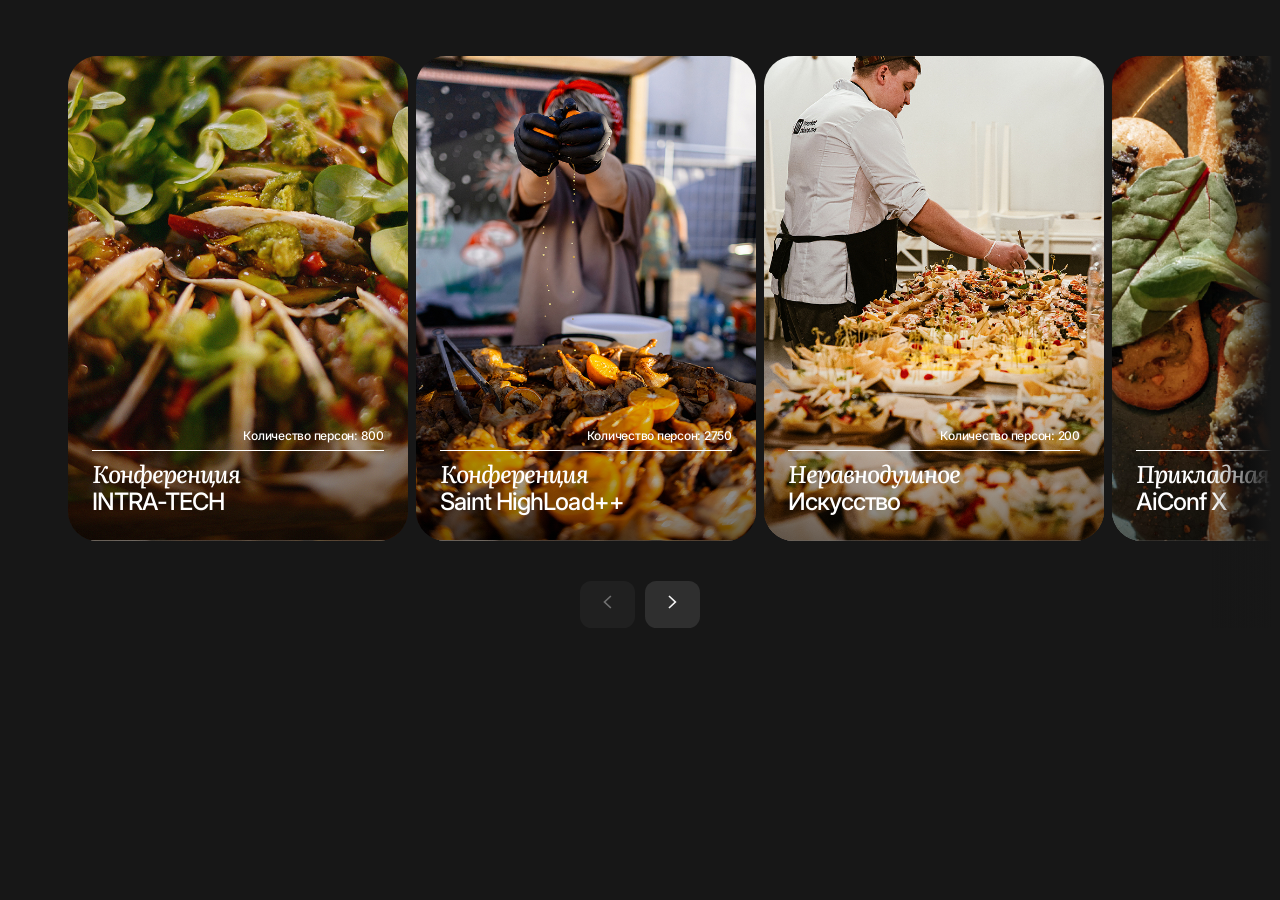
==== carousel.html @ 5d33a9d3 "first commit" ====
<!DOCTYPE html>
<html lang="en">
  <head>
    <meta charset="UTF-8" />
    <meta name="viewport" content="width=device-width, initial-scale=1.0" />
    <link rel="preconnect" href="https://fonts.googleapis.com" />
    <link rel="preconnect" href="https://fonts.gstatic.com" crossorigin />
    <link
      href="https://fonts.googleapis.com/css2?family=Inter:ital,opsz,wght@0,14..32,100..900;1,14..32,100..900&family=Literata:ital,opsz,wght@0,7..72,200..900;1,7..72,200..900&display=swap"
      rel="stylesheet"
    />
    <link rel="stylesheet" href="/assets/main/stylesheet.css" />
    <script src="/assets/cms/cmsScript.js"></script>
    <title>Carousel</title>
  </head>
  <body>
    <div class="eventscarouselwrapper">
      <div class="carousel-fade-left"></div>
      <div class="swiper swiper-events">
        <div class="swiper-wrapper events">
          <div class="swiper-slide events">
            <div class="swipereventscontent">
              <div class="swipereventsquantitywrapper">
                <p class="swipereventsquantitytext">Количество персон:&nbsp;</p>
                <p class="swipereventsquantitytext" id="quantity">36</p>
              </div>
              <div class="swipereventsdivider"></div>
              <div class="swipereventstext">
                <h1 class="eventsuppertext" id="uppertext">Конференция</h1>
                <h1 class="eventslowertext" id="lowertext">INTRA-TECH</h1>
              </div>
            </div>
            <div class="swipereventsgradient"></div>
            <div class="eventid-out" id="id-out">1</div>
            <div class="events-slide-hover">
              <div class="animated-text">
                <span class="letter">С</span>
                <span class="letter">м</span>
                <span class="letter">о</span>
                <span class="letter">т</span>
                <span class="letter">р</span>
                <span class="letter">е</span>
                <span class="letter">т</span>
                <span class="letter">ь</span>
              </div>
            </div>
          </div>
        </div>
      </div>
      <div class="carousel-fade-right"></div>
      <div class="eventscarouselbuttons">
        <div class="events-button-prev">
          <img src="assets/main/img/left-arrow.svg" alt="" />
        </div>
        <div class="events-button-next">
          <img src="assets/main/img/right-arrow.svg" alt="" />
        </div>
      </div>
      <div class="eventsmodalwindowswrapper">
        <div class="storieswrapper">
          <div class="swiper-wrapper stories">
            <div class="swiper-slide story-slide">
              <div class="inner-swiper">
                <div class="swiper-wrapper">
                  <div class="swiper-slide inner-slide"></div>
                </div>
              </div>
              <div class="eventid-in" id="id-in">1</div>
              <div class="stories-overlay"></div>
              <div class="swipereventscontentinner">
                <div class="swipereventsquantitywrapper">
                  <p class="swipereventsquantitytext">Количество персон:&nbsp;</p>
                  <p class="swipereventsquantitytext" id="quantity">36</p>
                </div>
                <div class="swipereventsdivider"></div>
                <div class="swipereventstext">
                  <h1 class="eventsuppertext" id="uppertext">Конференция</h1>
                  <h1 class="eventslowertext" id="lowertext">INTRA-TECH</h1>
                </div>
              </div>
              <div class="swipereventsgradient"></div>
            </div>
          </div>
        </div>
        <div class="eventsmodalnavigation">
          <div class="storynavigation">
            <div class="pagination">
              <div class="pagination-bullet">
                <div class="progress-bar"></div>
              </div>
            </div>
            <div class="closemodal">
              <img src="assets/main/img/x.svg" alt="" />
            </div>
          </div>
          <div class="inner-prev">
            <img src="assets/main/img/left-arrow.svg" alt="" />
          </div>
          <div class="inner-next">
            <img src="assets/main/img/right-arrow.svg" alt="" />
          </div>
        </div>
        <div class="eventsmodalbackground"></div>
      </div>
    </div>
    <link
      rel="stylesheet"
      href="https://cdn.jsdelivr.net/npm/swiper@11/swiper-bundle.min.css"
    />

    <script src="https://cdn.jsdelivr.net/npm/swiper@11/swiper-bundle.min.js"></script>

    <script>
      /* Main carousel initialize */
      document.addEventListener("DOMContentLoaded", () => {
        // Проверяем, что Swiper загружен
        if (typeof Swiper !== 'undefined') {
          initializeSwiper();
        } else {
          // Если Swiper еще не загружен, ждем его загрузки
          const swiperScript = document.querySelector('script[src*="swiper"]');
          swiperScript.addEventListener('load', initializeSwiper);
        }

        function initializeSwiper() {
          const swiperEvents = new Swiper(".swiper.swiper-events", {
            loop: false,
            slidesOffsetBefore: 60,
            slidesOffsetAfter: 60,
            slidesPerView: "auto",
            navigation: {
              nextEl: ".events-button-next",
              prevEl: ".events-button-prev",
            },
            breakpoints: {
              0: {
                slidesOffsetBefore: 10,
                slidesOffsetAfter: 10,
              },
              1279: {
                slidesOffsetBefore: 60,
                slidesOffsetAfter: 60,
              }
            },
          });
        }
      });
    </script>

    <script>
      document.addEventListener("DOMContentLoaded", () => {
        document.addEventListener("cardsReady", () => {
          setTimeout(() => {
            const SLIDE_DURATION = 5000;

            // Находим слайды событий
            const eventSlides = Array.from(
              document.querySelectorAll(".swiper-slide.events")
            );

            // Находим модальное окно и его компоненты
            const modal = document.querySelector(".eventsmodalwindowswrapper");
            const storiesWrapper = modal.querySelector(
              ".storieswrapper .swiper-wrapper.stories"
            );
            const storySlides = Array.from(
              storiesWrapper.querySelectorAll(".swiper-slide.story-slide")
            );

            // Находим кнопки навигации
            const btnPrev = modal.querySelector(".inner-prev");
            const btnNext = modal.querySelector(".inner-next");
            const paginationWrapper = modal.querySelector(".pagination");
            const btnClose = modal.querySelector(".closemodal");
            const navWrapper = modal.querySelector(".eventsmodalnavigation");

            // Убедимся что модальное окно изначально скрыто
            modal.style.display = "none";

            let currentStoryIndex = 0;
            let currentInnerIndex = 0;
            let autoProgressTimeout;

            Object.assign(navWrapper.style, {
              position: "absolute",
              left: "50%",
              transform: "translateX(-50%)",
              transition: "opacity 0.5s ease",
              opacity: "1"
            });

            function resetStyles() {
              clearTimeout(autoProgressTimeout);
              storiesWrapper.style.transition = "none";
              storiesWrapper.style.transform = "translateX(0)";
              storySlides.forEach((s) => {
                s.style.width = "";
                const inner = s.querySelector(".inner-swiper .swiper-wrapper");
                if (inner) {
                  inner.style.transition = "none";
                  inner.style.transform = "translateX(0)";
                }
              });
            }

            function openStory(idx) {
              currentStoryIndex = idx;
              currentInnerIndex = 0;
              resetStyles();
              
              // Move modal to parent document
              const parentBody = window.parent.document.body;
              if (!parentBody.contains(modal)) {
                // Copy all necessary styles to parent document
                const styles = Array.from(document.styleSheets).map(sheet => {
                  try {
                    return Array.from(sheet.cssRules)
                      .map(rule => rule.cssText)
                      .join('\n');
                  } catch (e) {
                    // Пропускаем внешние таблицы стилей из-за CORS
                    return '';
                  }
                }).join('\n');

                const styleElement = window.parent.document.createElement('style');
                styleElement.setAttribute('data-from-iframe', 'true');
                styleElement.textContent = styles;
                window.parent.document.head.appendChild(styleElement);

                // Копируем необходимые ссылки на шрифты и стили
                const fontLinks = document.querySelectorAll('link[rel="preconnect"], link[href*="fonts.googleapis"]');
                fontLinks.forEach(link => {
                  if (!window.parent.document.querySelector(`link[href="${link.href}"]`)) {
                    const newLink = window.parent.document.createElement('link');
                    Array.from(link.attributes).forEach(attr => {
                      newLink.setAttribute(attr.name, attr.value);
                    });
                    window.parent.document.head.appendChild(newLink);
                  }
                });

                // Добавляем модальное окно в родительский документ
                parentBody.appendChild(modal);

                // Ensure modal is positioned correctly in parent window
                Object.assign(modal.style, {
                  position: 'fixed',
                  top: '0',
                  left: '0',
                  width: '100%',
                  height: '100%',
                  zIndex: '9999'
                });

                // Добавляем Swiper стили если они нужны
                if (!window.parent.document.querySelector('link[href*="swiper"]')) {
                  const swiperStyle = document.querySelector('link[href*="swiper"]');
                  if (swiperStyle) {
                    const newSwiperStyle = swiperStyle.cloneNode(true);
                    window.parent.document.head.appendChild(newSwiperStyle);
                  }
                }
              }
              
              modal.style.display = "flex";
              navWrapper.style.opacity = "1";
              updateSlidesStyle();
              requestAnimationFrame(() => requestAnimationFrame(centerStory));
            }

            // Обработчик для прямых кликов по слайдам событий
            eventSlides.forEach((slide, idx) => {
              slide.addEventListener("click", (e) => {
                console.log("🎯 Клик по слайду:", idx);
                console.log("Элемент, по которому кликнули:", e.target);

                // Проверяем, был ли клик по eventid-out
                const eventIdOutElement = e.target.closest(
                  "[eventid-out], .eventid-out"
                );
                console.log("Найден элемент с eventid-out:", eventIdOutElement);

                if (
                  eventIdOutElement &&
                  !eventIdOutElement.classList.contains("w-dyn-bind-empty")
                ) {
                  console.log(
                    "eventid-out элемент валиден (нет класса w-dyn-bind-empty)"
                  );

                  const eventId =
                    eventIdOutElement.getAttribute("eventid-out") ||
                    eventIdOutElement.dataset.eventidOut;
                  console.log("Полученный eventId:", eventId);

                  if (eventId) {
                    console.log(
                      "Ищем соответствующую историю для eventId:",
                      eventId
                    );
                    // Ищем соответствующую историю с eventid-in
                    const matchIndex = storySlides.findIndex((story) => {
                      const inId =
                        story.getAttribute("eventid-in") ||
                        story.dataset.eventidIn;
                      console.log("Проверяем story с eventid-in:", inId);
                      const match =
                        inId === eventId &&
                        !story
                          .querySelector(".eventid-in")
                          .classList.contains("w-dyn-bind-empty");
                      if (match) {
                        console.log("Нашли соответствие!");
                      }
                      return match;
                    });
                    console.log("Результат поиска matchIndex:", matchIndex);

                    if (matchIndex !== -1) {
                      console.log(
                        "Открываем историю по найденному индексу:",
                        matchIndex
                      );
                      e.preventDefault();
                      e.stopPropagation();
                      openStory(matchIndex);
                      return;
                    }
                  }
                }
                // Если не нашли eventid-out или не нашли соответствующий eventid-in, открываем историю по индексу слайда
                console.log("Открываем историю по индексу слайда:", idx);
                openStory(idx);
              });
            });

            function updateSlidesStyle() {
              storySlides.forEach((s, idx) => {
                const overlay = s.querySelector(".stories-overlay");
                if (overlay) {
                  Object.assign(overlay.style, {
                    position: "absolute",
                    top: "0",
                    left: "0",
                    width: "100%",
                    height: "100%",
                    pointerEvents: "none",
                    transition: "opacity 0.5s ease",
                    display: idx === currentStoryIndex ? "none" : "block",
                    opacity: idx === currentStoryIndex ? "0" : "1",
                  });
                }
                // Добавляем cursor: pointer для неактивных историй
                s.style.cursor = idx === currentStoryIndex ? "" : "pointer";
                // Сохраняем естественную ширину слайдов для корректного центрирования
                s.style.transition = "";
                s.style.width = "";
              });
            }

            function centerStory() {
              const containerWidth = storiesWrapper.parentElement.clientWidth;
              const active = storySlides[currentStoryIndex];
              const shift =
                containerWidth / 2 -
                (active.offsetLeft + active.offsetWidth / 2);

              storiesWrapper.style.transition = "transform 0.5s ease";
              storiesWrapper.style.transform = `translateX(${shift}px)`;

              updateInnerSlide();
            }

            function updateInnerSlide() {
              clearTimeout(autoProgressTimeout);
              const story = storySlides[currentStoryIndex];
              const innerWrapper = story.querySelector(
                ".inner-swiper .swiper-wrapper"
              );
              const innerSlides = Array.from(
                innerWrapper.querySelectorAll(".inner-slide")
              );
              if (currentInnerIndex >= innerSlides.length)
                currentInnerIndex = 0;

              storySlides.forEach((storySlide, idx) => {
                const wrapper = storySlide.querySelector(
                  ".inner-swiper .swiper-wrapper"
                );
                if (wrapper && idx !== currentStoryIndex) {
                  wrapper.style.transition = "none";
                  wrapper.style.transform = "translateX(0)";
                }
              });

              const w = innerSlides[0]?.offsetWidth || 0;
              innerWrapper.style.transition = "none";
              innerWrapper.style.transform = `translateX(-${
                currentInnerIndex * w
              }px)`;
              innerWrapper.offsetHeight;
              innerWrapper.style.transition = "transform 0.5s ease";

              btnPrev.classList.toggle(
                "swiper-button-disabled",
                currentStoryIndex === 0 && currentInnerIndex === 0
              );
              btnNext.classList.toggle(
                "swiper-button-disabled",
                currentStoryIndex === storySlides.length - 1 &&
                  currentInnerIndex === innerSlides.length - 1
              );

              paginationWrapper.innerHTML = "";
              innerSlides.forEach((_, i) => {
                const bullet = document.createElement("div");
                bullet.className = "pagination-bullet";
                bullet.style.borderRadius = "4px";
                const prog = document.createElement("div");
                prog.className = "progress-bar";
                prog.style.borderRadius = "4px";
                prog.style.width = i < currentInnerIndex ? "100%" : "0%";
                prog.style.transition = "none";
                bullet.appendChild(prog);
                bullet.addEventListener("click", () => {
                  clearTimeout(autoProgressTimeout);
                  currentInnerIndex = i;
                  updateInnerSlide();
                });
                paginationWrapper.appendChild(bullet);
              });

              progressRemaining = SLIDE_DURATION;
              progressStartTime = Date.now();
              isPaused = false;

              const activeProg =
                paginationWrapper.children[currentInnerIndex]?.querySelector(
                  ".progress-bar"
                );
              if (activeProg) {
                activeProg.style.transition = "none";
                activeProg.style.width = "0%";
                activeProg.offsetWidth;
                activeProg.style.transition = `width ${SLIDE_DURATION}ms linear`;
                activeProg.style.width = "100%";
              }

              autoProgressTimeout = setTimeout(goNext, SLIDE_DURATION);
            }

            let startX = 0;

            // Обработчики для storiesWrapper
            storiesWrapper.addEventListener("click", (e) => {
              const clickedSlide = e.target.closest(
                ".swiper-slide.story-slide"
              );
              if (
                clickedSlide &&
                !clickedSlide.contains(storySlides[currentStoryIndex])
              ) {
                const newIndex = storySlides.indexOf(clickedSlide);
                if (newIndex !== -1) {
                  currentStoryIndex = newIndex;
                  currentInnerIndex = 0;
                  updateSlidesStyle();
                  centerStory();
                }
              }
            });

            let isActiveStoryInteraction = false;
            let isPointerDown = false;

            storiesWrapper.addEventListener("pointerdown", (e) => {
              const activeStory = storySlides[currentStoryIndex];
              const isClickOnActive = activeStory.contains(e.target);

              if (isClickOnActive) {
                isActiveStoryInteraction = true;
                isPointerDown = true;
                startX = e.clientX;
                document.addEventListener("pointermove", handlePointerMove);
              }
            });

            function handlePointerMove(e) {
              if (!isPointerDown) return;
            }

            function handleGlobalPointerUp(e) {
              if (!isPointerDown) return;

              document.removeEventListener("pointermove", handlePointerMove);

              const diff = e.clientX - startX;
              const activeStory = storySlides[currentStoryIndex];

              if (isActiveStoryInteraction) {
                if (Math.abs(diff) > 40) {
                  diff < 0 ? goNext() : goPrev();
                } else if (activeStory.contains(e.target)) {
                  openActiveLink();
                }
              }

              isPointerDown = false;
              isActiveStoryInteraction = false;
            }

            function handlePointerCancel() {
              if (isPointerDown) {
                isPointerDown = false;
                isActiveStoryInteraction = false;
              }
            }

            // Слушаем глобально
            document.addEventListener("pointerup", handleGlobalPointerUp);
            document.addEventListener("pointercancel", handlePointerCancel);

            function openActiveLink() {
              const slide = storySlides[currentStoryIndex];
              const url = slide.dataset.url || slide.querySelector("a")?.href;
              if (url) window.location.href = url;
            }

            function goNext() {
              const innerCount =
                storySlides[currentStoryIndex].querySelectorAll(
                  ".inner-slide"
                ).length;
              if (currentInnerIndex < innerCount - 1) {
                currentInnerIndex++;
                updateInnerSlide();
              } else if (currentStoryIndex < storySlides.length - 1) {
                currentStoryIndex++;
                currentInnerIndex = 0;
                navWrapper.style.opacity = "0";
                updateSlidesStyle();
                requestAnimationFrame(() => {
                  centerStory();
                  navWrapper.style.opacity = "1";
                });
              }
            }
            function goPrev() {
              if (currentInnerIndex > 0) {
                currentInnerIndex--;
                updateInnerSlide();
              } else if (currentStoryIndex > 0) {
                currentStoryIndex--;
                const prevCount =
                  storySlides[currentStoryIndex].querySelectorAll(
                    ".inner-slide"
                  ).length;
                currentInnerIndex = prevCount - 1;
                navWrapper.style.opacity = "0";
                updateSlidesStyle();
                requestAnimationFrame(() => {
                  centerStory();
                  navWrapper.style.opacity = "1";
                });
              }
            }

            btnNext.addEventListener("click", () => {
              clearTimeout(autoProgressTimeout);
              goNext();
            });

            btnPrev.addEventListener("click", () => {
              clearTimeout(autoProgressTimeout);
              goPrev();
            });

            btnClose.addEventListener("click", () => {
              clearTimeout(autoProgressTimeout);
              modal.style.display = "none";
              // Return modal back to iframe when closed
              if (window.parent.document.body.contains(modal)) {
                document.querySelector('.eventsmodalwindowswrapper').appendChild(modal);
                
                // Удаляем добавленные стили и ссылки из родительского документа
                window.parent.document.querySelectorAll('style[data-from-iframe]').forEach(style => {
                  style.remove();
                });
              }
            });
          }, 100); // Задержка 100мс для обновления DOM
        }); // cardsReady
      }); // DOMContentLoaded
    </script>

    <script type="module">
      let hasShownHover = false; // Флаг для отслеживания, показывали ли мы уже hover

      function initMobileHover() {
        const isMobile = window.innerWidth <= 767;
        if (!isMobile) return;

        const firstSlideHover = document.querySelector('.swiper-slide.events:first-child .events-slide-hover');
        if (!firstSlideHover || hasShownHover) return;

        // Сначала установим CSS свойства
        firstSlideHover.style.transition = 'opacity 0.5s ease';
        firstSlideHover.style.opacity = '1';
        
        // Сразу устанавливаем начальные стили для букв
        const letters = firstSlideHover.querySelectorAll('.letter');
        letters.forEach(letter => {
            letter.style.opacity = '0';
            letter.style.transform = 'translateY(20px)';
            letter.style.transition = 'opacity 0.3s ease, transform 0.3s ease';
        });
        
        console.log('Hover element and letters initialized');

        function showAndHideHover() {
          if (hasShownHover) return;
          
          hasShownHover = true;
          console.log('Starting animations and timer');
          
          // Добавляем класс для запуска анимации
          const letters = firstSlideHover.querySelectorAll('.letter');
          letters.forEach((letter, index) => {
            // Задержка для каждой буквы
            setTimeout(() => {
              letter.style.opacity = '1';
              letter.style.transform = 'translateY(0)';
            }, index * 50); // 50ms задержка между буквами
          });

          // Через 2 секунды скрываем весь элемент
          setTimeout(() => {
            firstSlideHover.style.opacity = '0';
            console.log('Hiding hover element');
            
            // Сбрасываем стили букв после исчезновения
            setTimeout(() => {
              letters.forEach(letter => {
                letter.style.opacity = '';
                letter.style.transform = '';
              });
            }, 500); // После завершения анимации исчезновения
          }, 2000);
        }

        // Создаем новый observer для каждой инициализации
        const observer = new IntersectionObserver((entries) => {
          entries.forEach(entry => {
            if (entry.isIntersecting && !hasShownHover) {
              console.log('Carousel is now visible');
              
              // Устанавливаем начальные стили для букв
              const letters = firstSlideHover.querySelectorAll('.letter');
              letters.forEach(letter => {
                letter.style.opacity = '0';
                letter.style.transform = 'translateY(20px)';
                letter.style.transition = 'opacity 0.3s ease, transform 0.3s ease';
              });

              // Запускаем анимацию
              requestAnimationFrame(() => {
                showAndHideHover();
              });
              
              observer.disconnect();
            }
          });
        }, {
          threshold: 0.3 // Увеличиваем порог видимости
        });

        // Наблюдаем за каруселью
        const carousel = document.querySelector('.swiper.swiper-events');
        if (carousel) {
          observer.observe(carousel);
          console.log('Started observing carousel');

          // Скрываем при любом взаимодействии
          carousel.addEventListener('pointerdown', () => {
            if (!hasShownHover) {
              hasShownHover = true;
              firstSlideHover.style.opacity = '0';
              console.log('Hiding hover due to interaction');
            }
          }, { once: true });
        }
      }

      // Инициализируем при загрузке DOM
      document.addEventListener("DOMContentLoaded", () => {
        console.log('DOM Content Loaded');
        initMobileHover();
      });

      // Также пробуем инициализировать после полной загрузки страницы
      window.addEventListener("load", () => {
        console.log('Window Loaded');
        initMobileHover();
      });

      // И после события cardsReady
      document.addEventListener("cardsReady", () => {
        console.log('Cards Ready');
        initMobileHover();
      });
    </script>
  </body>
</html>
---- assets/main/stylesheet.css ----
body {
  background-color: #171717;
}

h1, p {
  margin: 0;
  color: white;
}

/* Events Slide Hover Effect */
.events-slide-hover {
  position: absolute;
  top: 0;
  left: 0;
  width: 100%;
  height: 100%;
  background: rgba(0, 0, 0, 0.40);
  backdrop-filter: blur(2px);
  display: flex;
  justify-content: center;
  align-items: center;
  opacity: 0;
  z-index: 1000;
  transition: opacity 0.3s ease;
  pointer-events: none;
}

.events-slide-hover .animated-text {
  display: flex;
  justify-content: center;
  align-items: center;
  gap: 0;
}

.events-slide-hover .letter {
  display: inline-block;
  font-family: 'Inter', sans-serif;
  font-size: 16px;
  font-style: normal;
  font-weight: 500;
  line-height: 100%;
  letter-spacing: -0.32px;
  color: white;
  opacity: 0;
  transform: translateY(10px);
  transition: opacity 0.4s ease, transform 0.4s ease;
}

@media (min-width: 768px) {
  .swiper-slide.events {
    position: relative;
    width: 292px;
    overflow: hidden;
  }

  .swiper-slide.events:hover .events-slide-hover {
    opacity: 1;
  }

  .swiper-slide.events:hover .letter:nth-child(1) { transition-delay: 0.075s; }
  .swiper-slide.events:hover .letter:nth-child(2) { transition-delay: 0.150s; }
  .swiper-slide.events:hover .letter:nth-child(3) { transition-delay: 0.225s; }
  .swiper-slide.events:hover .letter:nth-child(4) { transition-delay: 0.300s; }
  .swiper-slide.events:hover .letter:nth-child(5) { transition-delay: 0.375s; }
  .swiper-slide.events:hover .letter:nth-child(6) { transition-delay: 0.450s; }
  .swiper-slide.events:hover .letter:nth-child(7) { transition-delay: 0.525s; }
  .swiper-slide.events:hover .letter:nth-child(8) { transition-delay: 0.600s; }

  .swiper-slide.events:hover .letter {
    opacity: 1;
    transform: translateY(0);
  }
}

@media (max-width: 767px) {
  .events-slide-mobile-header,
  .swipereventsgradient {
    display: none;
  }

  .swiper-slide.events:first-child .events-slide-hover {
    opacity: 1;
  }

  .swiper-slide.events:first-child .letter {
    opacity: 1;
    transform: translateY(0);
  }

  .swiper-slide.events:first-child .letter:nth-child(1) { transition-delay: 0.075s; }
  .swiper-slide.events:first-child .letter:nth-child(2) { transition-delay: 0.150s; }
  .swiper-slide.events:first-child .letter:nth-child(3) { transition-delay: 0.225s; }
  .swiper-slide.events:first-child .letter:nth-child(4) { transition-delay: 0.300s; }
  .swiper-slide.events:first-child .letter:nth-child(5) { transition-delay: 0.375s; }
  .swiper-slide.events:first-child .letter:nth-child(6) { transition-delay: 0.450s; }
  .swiper-slide.events:first-child .letter:nth-child(7) { transition-delay: 0.525s; }
  .swiper-slide.events:first-child .letter:nth-child(8) { transition-delay: 0.600s; }
}

@media (max-width: 767px) {
  .events-slide-mobile-header,
  .swipereventsgradient {
    display: none;
  }

  .swiper-slide.events:first-child .events-slide-hover {
    opacity: 0;
  }
}

.eventscarouselwrapper {
  max-width: 1280px;
  position: relative;
  display: flex;
  overflow: hidden;
  margin-top: 56px;
  flex-flow: column;
  justify-content: flex-start;
  align-items: center;
  gap: 40px;
  user-select: none;
}

.carousel-fade-left,
.carousel-fade-right {
  position: absolute;
  top: 0;
  width: 60px;
  height: 100%;
  z-index: 2;
  pointer-events: none;
}

.carousel-fade-left {
  left: 0;
  background: linear-gradient(to right, #171717 0%, rgba(23, 23, 23, 0) 100%);
}

.carousel-fade-right {
  right: 0;
  background: linear-gradient(to left, #171717 0%, rgba(23, 23, 23, 0) 100%);
}

@media screen and (max-width: 1279px) {
  .carousel-fade-left,
  .carousel-fade-right {
    width: 10px;
  }
}

.swiper.swiper-events {
  width: 100%;
}

.swiper-wrapper.events {
  display: flex;
  padding: 0;
}

.swiper-slide {
  display: flex;
  justify-content: center;
  align-items: flex-start;
}

.swiper-slide.events {
  position: relative;
  display: flex;
  overflow: hidden;
  width: 300px;
  height: 465px;
  margin-right: 8px;
  padding-right: 20px;
  padding-bottom: 20px;
  padding-left: 20px;
  flex-flow: column;
  justify-content: flex-end;
  align-items: stretch;
  border-radius: 30px;
  background-position: 50% 100%;
  background-size: cover;
  background-repeat: no-repeat;
  background-attachment: scroll;
  cursor: pointer;
}

.swipereventscontent {
  position: absolute;
  left: 24px;
  right: 24px;
  bottom: 24px;
  z-index: 999;
  display: flex;
  flex-flow: column;
  gap: 8px;
}

.swipereventsquantitywrapper {
  display: flex;
  justify-content: flex-end;
  align-items: center;
}

.swipereventsquantitytext {
  font-family: Inter;
  font-size: 12px;
  line-height: 100%;
  font-weight: 500;
  letter-spacing: -0.24px;
}

.swipereventsdivider {
  height: 1px;
  background-color: rgb(255, 255, 255);
}

.swipereventstext {
  display: flex;
  min-height: 50px;
  flex-flow: column;
  gap: 0;
}

.eventsuppertext {
  font-family: Literata;
  font-size: 24px;
  line-height: 120%;
  font-style: italic;
  font-weight: 500;
  letter-spacing: -0.96px;
}

.eventslowertext {
  font-family: Inter;
  font-size: 24px;
  line-height: 120%;
  font-style: normal;
  font-weight: 500;
  letter-spacing: -0.96px;
}

.swipereventsgradient {
  position: absolute;
  inset: 0% 0% 0px;
  z-index: 998;
  display: block;
  background-image: radial-gradient(circle at 50% 0%, rgba(0, 0, 0, 0) 60%, rgba(0, 0, 0, 0.6));
}

.eventid-out {
  position: absolute;
  left: 0px;
  top: 0px;
  opacity: 0;
}

.eventscarouselbuttons {
  display: flex;
  justify-content: center;
  align-items: center;
  gap: 10.4px;
}

.events-button-prev {
  padding: 14.4px 23px;
  justify-content: center;
  align-items: center;
  border-radius: 11.5px;
  background-color: rgba(255, 255, 255, 0.1);
  transition-property: all;
  transition-duration: 200ms;
  transition-timing-function: ease;
  cursor: pointer;
}

.events-button-prev.-wfp-hover,
.events-button-prev:hover {
  background-color: rgba(255, 255, 255, 0.05);
}

.events-button-next {
  padding: 14.4px 23px;
  justify-content: center;
  align-items: center;
  border-radius: 11.5px;
  background-color: rgba(255, 255, 255, 0.1);
  transition-property: all;
  transition-duration: 200ms;
  transition-timing-function: ease;
  cursor: pointer;
}

.events-button-next.-wfp-hover,
.events-button-next:hover {
  background-color: rgba(255, 255, 255, 0.05);
}

.eventsmodalwindowswrapper {
  position: fixed;
  inset: 0%;
  z-index: 999;
  display: none;
  overflow: hidden;
  justify-content: center;
  align-items: center;
}

.swiper-wrapper.stories {
  justify-content: center;
  align-items: center;
}

.swiper-slide.story-slide {
  overflow: hidden;
  width: 420px;
  margin-right: 8px;
  aspect-ratio: 420 / 651;
  border-radius: 21px;
  background-color: rgb(0, 0, 0);
}

.inner-swiper {
  width: 100%;
  height: 100%;
}

.swiper-slide.inner-slide {
  width: 100%;
  height: 100%;
  background-position: 0px 0px;
  background-size: cover;
}

.eventid-in {
  position: absolute;
  left: 0px;
  top: 0px;
  opacity: 0;
}

.stories-overlay {
  position: absolute;
  left: 0px;
  top: 0px;
  z-index: 9999;
  display: none;
  width: 100%;
  height: 100%;
  background-color: rgba(20, 20, 20, 0.6);
  backdrop-filter: blur(4px);
}

.swipereventscontentinner {
  position: absolute;
  left: 24px;
  right: 24px;
  bottom: 24px;
  z-index: 999;
  display: flex;
  flex-flow: column;
  gap: 8px;
}

.eventsmodalnavigation {
  position: absolute;
  z-index: 999;
  width: 420px;
  margin-right: 8px;
  aspect-ratio: 420 / 651;
}

.storynavigation {
  position: absolute;
  inset: 0% 0% auto;
  z-index: 999;
  display: flex;
  padding: 8px 8px 0px;
  justify-content: flex-start;
  align-items: center;
  gap: 10px;
}

.pagination {
  display: flex;
  overflow: hidden;
  width: 100%;
  height: 3px;
  border-radius: 999px;
  position: relative !important;
}

.pagination-bullet {
  position: relative;
  overflow: hidden;
  width: 100%;
  height: 100%;
  margin-right: 4px;
  background-color: rgba(255, 255, 255, 0.6);
  cursor: pointer;
  flex: 1 1 0%;
}

.progress-bar {
  position: absolute;
  left: 0px;
  top: 0px;
  bottom: 0px;
  overflow: hidden;
  width: 0%;
  height: 100%;
  background-color: rgb(255, 255, 255);
  transition-property: width;
  transition-duration: 5000ms;
  transition-timing-function: linear;
}

.closemodal {
  display: flex;
  padding: 11px;
  justify-content: center;
  align-items: center;
  border-radius: 12px;
  background-color: rgba(0, 0, 0, 0.2);
  transition-property: all;
  transition-duration: 200ms;
  transition-timing-function: ease;
  cursor: pointer;
}

.closemodal.-wfp-hover,
.closemodal:hover {
  background-color: rgba(0, 0, 0, 0.5);
}

.inner-prev {
  position: absolute;
  left: 8px;
  top: 50%;
  bottom: auto;
  z-index: 999;
  padding: 14.4px 23px;
  justify-content: center;
  align-items: center;
  border-radius: 11.5px;
  background-color: rgba(0, 0, 0, 0.1);
  transition-property: all;
  transition-duration: 200ms;
  transition-timing-function: ease;
  cursor: pointer;
}

.inner-prev.-wfp-hover,
.inner-prev:hover {
  background-color: rgba(0, 0, 0, 0.2);
}

.inner-next {
  position: absolute;
  inset: 50% 8px auto auto;
  z-index: 999;
  padding: 14.4px 23px;
  justify-content: center;
  align-items: center;
  border-radius: 11.5px;
  background-color: rgba(0, 0, 0, 0.1);
  transition-property: all;
  transition-duration: 200ms;
  transition-timing-function: ease;
  cursor: pointer;
}

.inner-next.-wfp-hover,
.inner-next:hover {
  background-color: rgba(0, 0, 0, 0.2);
}

.eventsmodalbackground {
  position: absolute;
  inset: 0%;
  background-color: rgba(20, 20, 20, 0.6);
  backdrop-filter: blur(19px);
}

.swiper-button-disabled {
  opacity: 40%;
}

@media screen and (max-width:1279px) {
  .eventscarouselwrapper {
    gap: 20px;
  }

  .swiper-slide.events {
    width: calc(100vw - 92px);
    height: 400px;
    margin-right: 8px;
    padding-right: 16px;
    padding-bottom: 16px;
    padding-left: 16px;
  }

  .storieswrapper {
    height: 100%;
  }

  .swiper-slide.story-slide {
    width: 100vw;
    margin-right: 0;
    aspect-ratio: auto;
    border-radius: 0;
  }

  .swipereventscontentinner {
    gap: 8px;
  }

  .eventsuppertext {
    font-size: 24px;
  }

  .eventslowertext {
    font-size: 24px;
  }

  .swipereventsquantitytext {
    font-size: 12px;
  }

  .eventsmodalnavigation {
    width: 100vw;
    height: 100%;
    margin-right: 0;
    aspect-ratio: auto;
  }
}
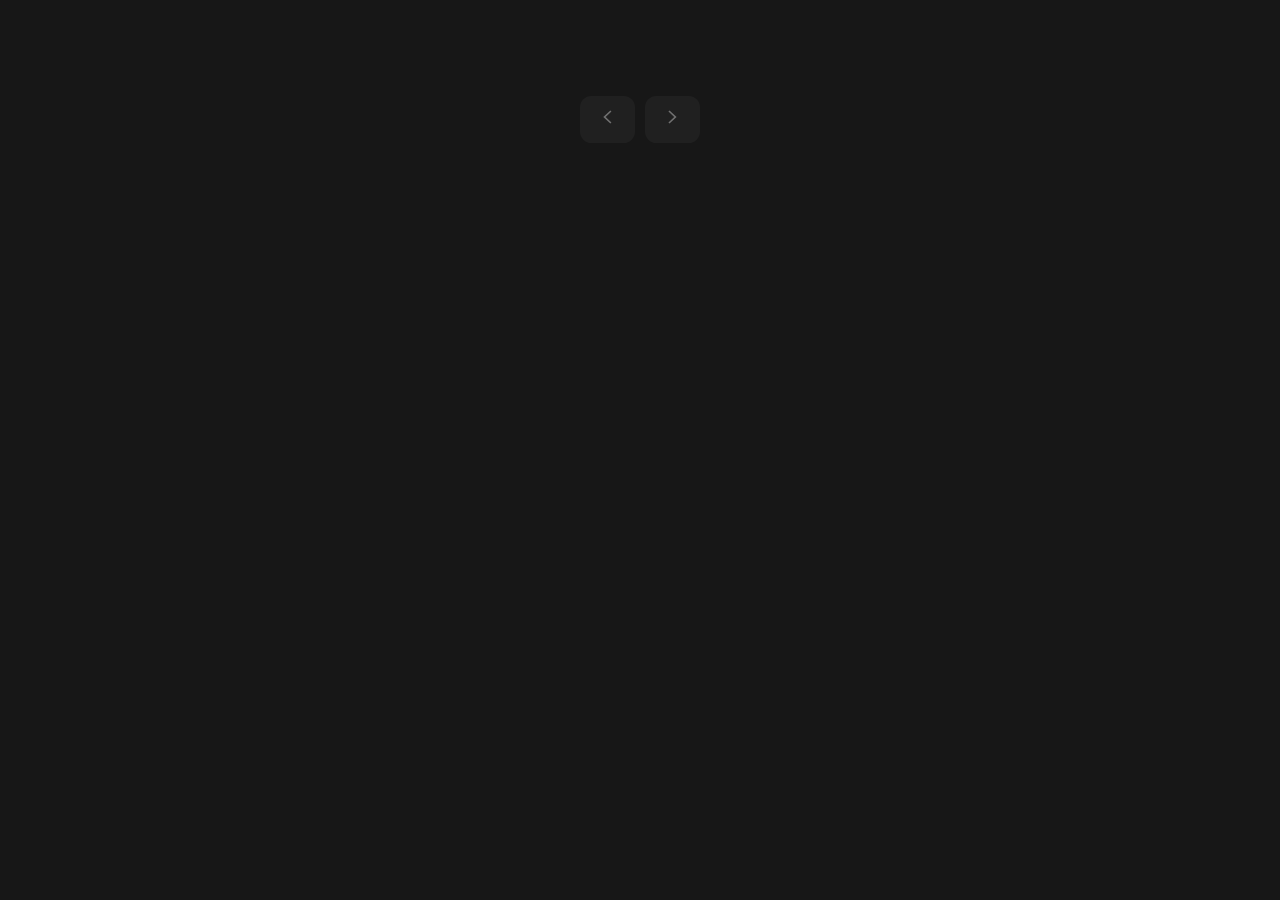
==== commit 30f11012: "slider added" ====
--- a/carousel.html
+++ b/carousel.html
@@ -207,62 +207,10 @@
               currentStoryIndex = idx;
               currentInnerIndex = 0;
               resetStyles();
-              
-              // Move modal to parent document
-              const parentBody = window.parent.document.body;
-              if (!parentBody.contains(modal)) {
-                // Copy all necessary styles to parent document
-                const styles = Array.from(document.styleSheets).map(sheet => {
-                  try {
-                    return Array.from(sheet.cssRules)
-                      .map(rule => rule.cssText)
-                      .join('\n');
-                  } catch (e) {
-                    // Пропускаем внешние таблицы стилей из-за CORS
-                    return '';
-                  }
-                }).join('\n');
-
-                const styleElement = window.parent.document.createElement('style');
-                styleElement.setAttribute('data-from-iframe', 'true');
-                styleElement.textContent = styles;
-                window.parent.document.head.appendChild(styleElement);
-
-                // Копируем необходимые ссылки на шрифты и стили
-                const fontLinks = document.querySelectorAll('link[rel="preconnect"], link[href*="fonts.googleapis"]');
-                fontLinks.forEach(link => {
-                  if (!window.parent.document.querySelector(`link[href="${link.href}"]`)) {
-                    const newLink = window.parent.document.createElement('link');
-                    Array.from(link.attributes).forEach(attr => {
-                      newLink.setAttribute(attr.name, attr.value);
-                    });
-                    window.parent.document.head.appendChild(newLink);
-                  }
-                });
-
-                // Добавляем модальное окно в родительский документ
-                parentBody.appendChild(modal);
-
-                // Ensure modal is positioned correctly in parent window
-                Object.assign(modal.style, {
-                  position: 'fixed',
-                  top: '0',
-                  left: '0',
-                  width: '100%',
-                  height: '100%',
-                  zIndex: '9999'
-                });
-
-                // Добавляем Swiper стили если они нужны
-                if (!window.parent.document.querySelector('link[href*="swiper"]')) {
-                  const swiperStyle = document.querySelector('link[href*="swiper"]');
-                  if (swiperStyle) {
-                    const newSwiperStyle = swiperStyle.cloneNode(true);
-                    window.parent.document.head.appendChild(newSwiperStyle);
-                  }
-                }
-              }
-              
+
+              // Просим родителя сделать iframe full-screen (cross-origin safe)
+              window.parent.postMessage({ type: 'galleryOpen' }, '*');
+
               modal.style.display = "flex";
               navWrapper.style.opacity = "1";
               updateSlidesStyle();
@@ -576,19 +524,25 @@
               goPrev();
             });
 
-            btnClose.addEventListener("click", () => {
+            const closeModal = () => {
               clearTimeout(autoProgressTimeout);
               modal.style.display = "none";
-              // Return modal back to iframe when closed
-              if (window.parent.document.body.contains(modal)) {
-                document.querySelector('.eventsmodalwindowswrapper').appendChild(modal);
-                
-                // Удаляем добавленные стили и ссылки из родительского документа
-                window.parent.document.querySelectorAll('style[data-from-iframe]').forEach(style => {
-                  style.remove();
-                });
-              }
-            });
+              window.parent.postMessage({ type: 'galleryClose' }, '*');
+            };
+
+            btnClose.addEventListener("click", closeModal);
+
+            // Клик по фону (снаружи карточек) тоже закрывает
+            modal.querySelector(".eventsmodalbackground").addEventListener("click", closeModal);
+          // ── postMessage от родительской страницы (Framer) ─────────────────
+          window.addEventListener('message', (e) => {
+            if (!e.data || e.data.type !== 'openEventGallery') return;
+            const idx = typeof e.data.storyIndex === 'number'
+              ? Math.max(0, Math.min(e.data.storyIndex, storySlides.length - 1))
+              : 0;
+            openStory(idx);
+          });
+
           }, 100); // Задержка 100мс для обновления DOM
         }); // cardsReady
       }); // DOMContentLoaded
